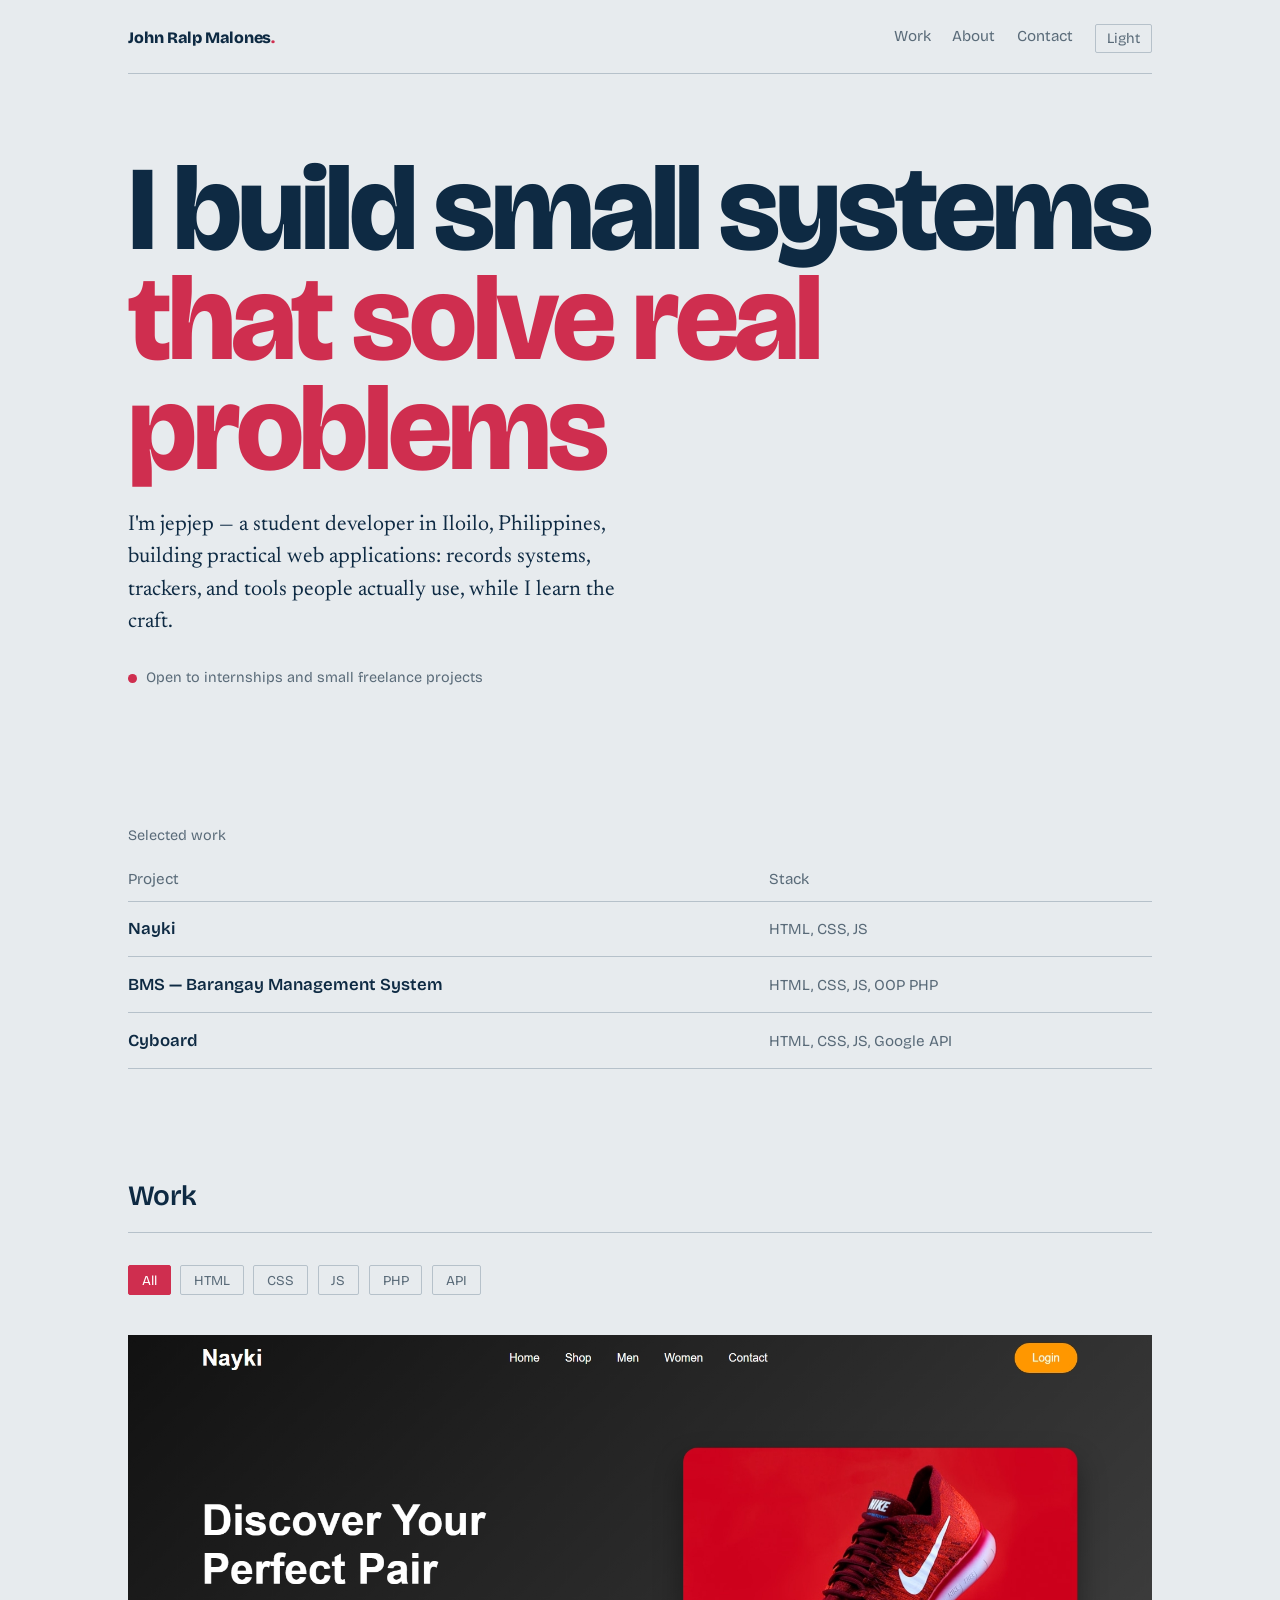
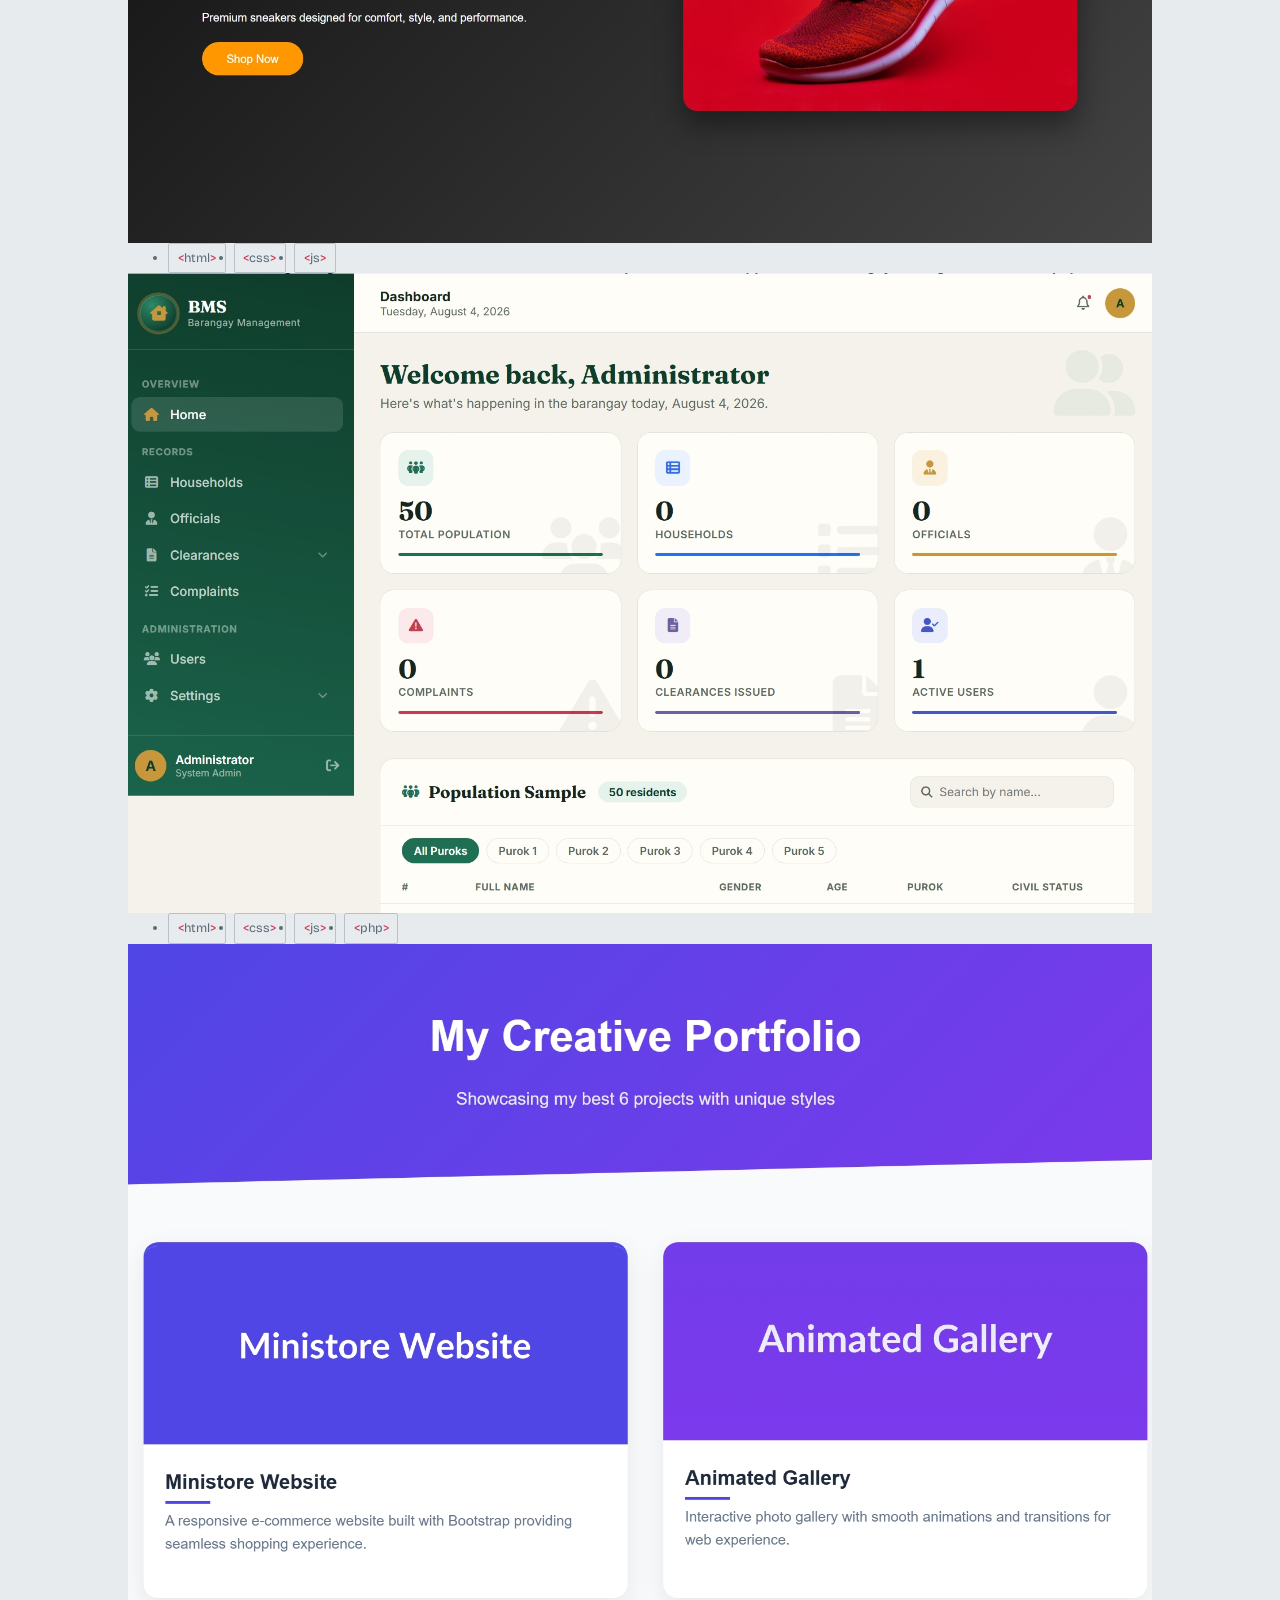
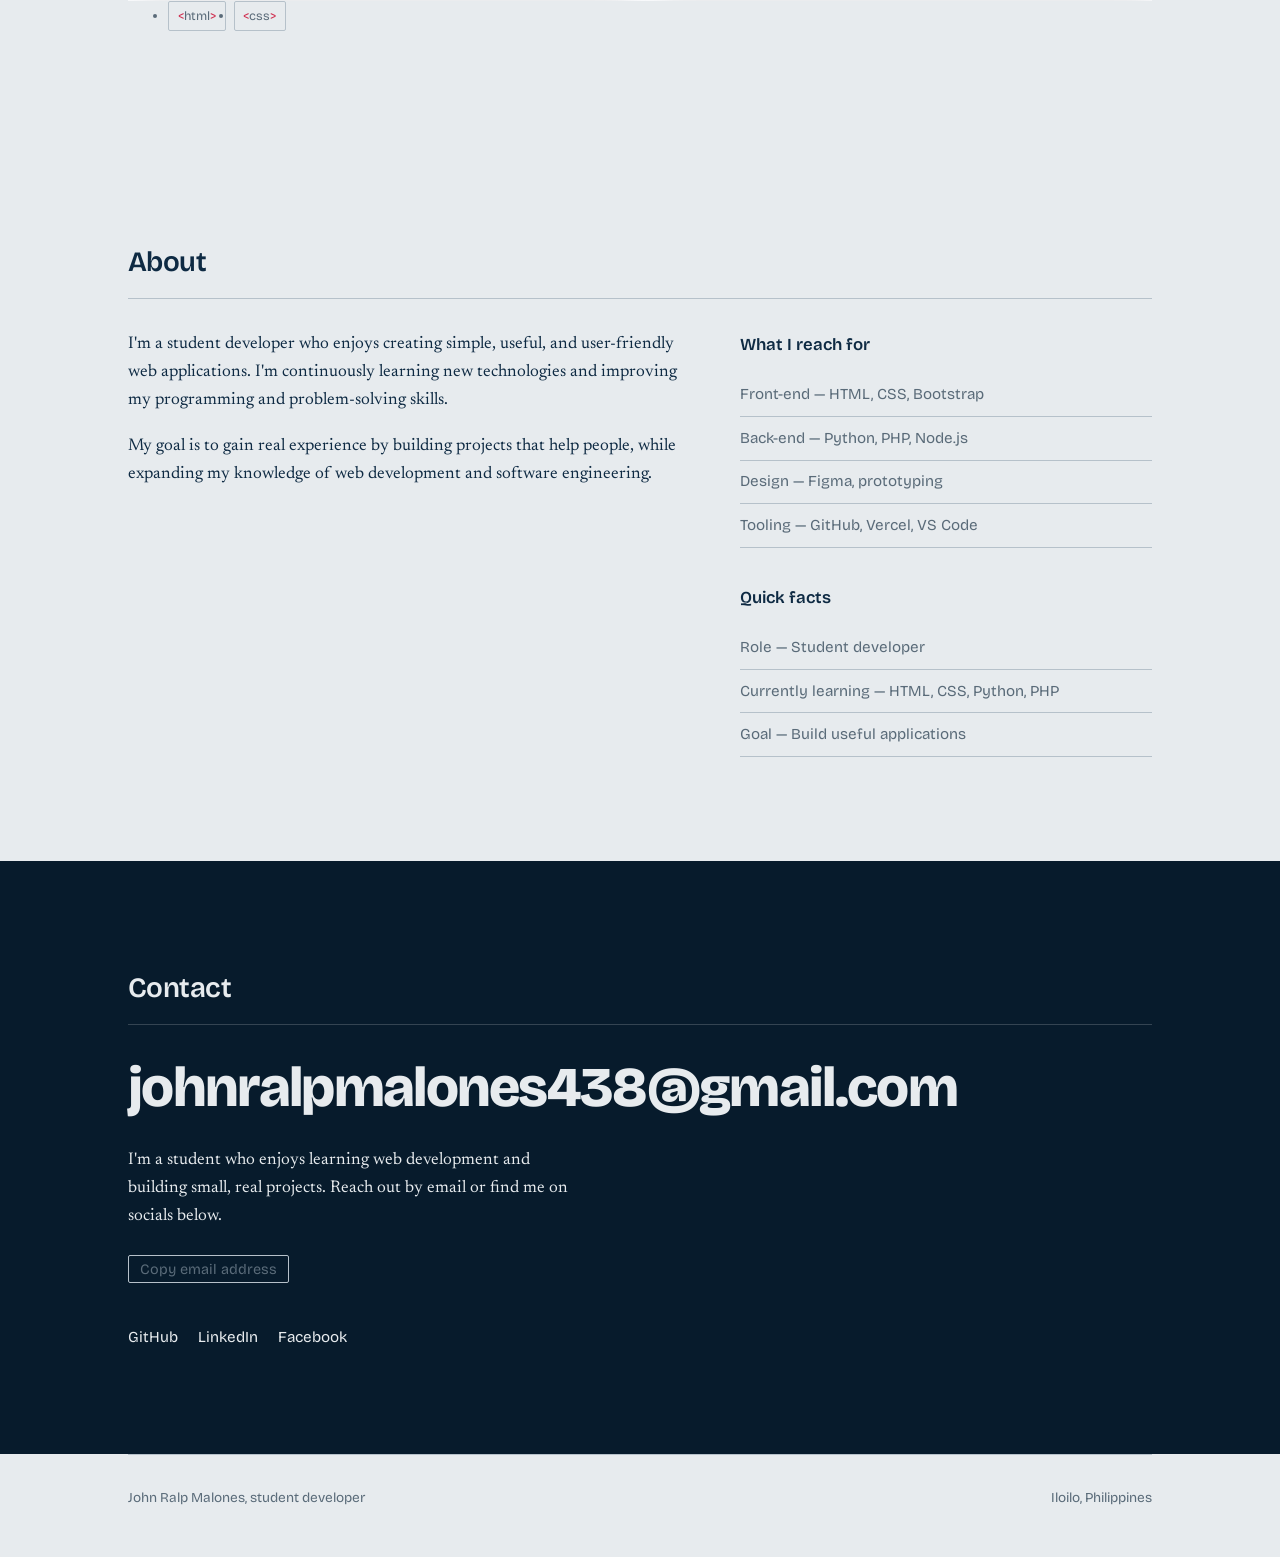
==== index.html @ 6b0e6793 "Add files via upload" ====
<!DOCTYPE html>
<html lang="en">
<head>
<meta charset="utf-8">
<meta name="viewport" content="width=device-width, initial-scale=1">
<title>John Ralp Malones — Student Developer</title>
<meta name="description" content="Portfolio of John Ralp Malones (jepjep), a student developer in Iloilo, Philippines building small, useful web systems.">
<link rel="preconnect" href="https://fonts.googleapis.com">
<link rel="preconnect" href="https://fonts.gstatic.com" crossorigin>
<link href="https://fonts.googleapis.com/css2?family=Bricolage+Grotesque:opsz,wght@12..96,400;12..96,600;12..96,800&family=Newsreader:ital,opsz,wght@0,6..72,300;0,6..72,400;1,6..72,400&display=swap" rel="stylesheet">
<link rel="stylesheet" href="style.css">
</head>
<body>

<div class="progress-bar" id="progressBar" aria-hidden="true"></div>
<a class="skip" href="#work">Skip to work</a>

<div class="wrap">
  <header class="masthead">
    <a class="mark" href="#top">John Ralp Malones<span>.</span></a>

    <button class="menu-btn" id="navToggle" aria-expanded="false" aria-controls="navLinks">Menu</button>

    <nav class="nav" id="navLinks" aria-label="Sections">
      <a href="#work">Work</a>
      <a href="#about">About</a>
      <a href="#contact">Contact</a>
      <button class="theme-btn" id="themeToggle" aria-pressed="false">Dark</button>
    </nav>
  </header>

  <div class="hero" id="top">
    <h1 class="reveal">I build small systems<em>that solve real problems</em></h1>
    <p class="standfirst reveal">I'm jepjep — a student developer in Iloilo, Philippines, building practical web applications: records systems, trackers, and tools people actually use, while I learn the craft.</p>
    <p class="avail reveal"><span class="dot" aria-hidden="true"></span>Open to internships and small freelance projects</p>
  </div>

  <div class="index reveal">
    <div class="index-scroll">
      <table>
        <caption>Selected work</caption>
        <thead>
          <tr><th scope="col">Project</th><th scope="col">Stack</th></tr>
        </thead>
        <tbody>
          <tr><td><a href="#plate-nayki">Nayki</a></td><td class="col-t">HTML, CSS, JS</td></tr>
          <tr><td><a href="#plate-bms">BMS — Barangay Management System</a></td><td class="col-t">HTML, CSS, JS, OOP PHP</td></tr>
          <tr><td><a href="#plate-cyboard">Cyboard</a></td><td class="col-t">HTML, CSS, JS, Google API</td></tr>
        </tbody>
      </table>
    </div>
  </div>
</div>

<div class="wrap">
  <section id="work">
    <h2 class="sec-head">Work</h2>

    <div class="filter-row reveal" id="projectFilter" role="group" aria-label="Filter projects by stack">
      <button type="button" class="filter-btn is-active" data-filter="all">All</button>
      <button type="button" class="filter-btn" data-filter="html">HTML</button>
      <button type="button" class="filter-btn" data-filter="css">CSS</button>
      <button type="button" class="filter-btn" data-filter="js">JS</button>
      <button type="button" class="filter-btn" data-filter="php">PHP</button>
      <button type="button" class="filter-btn" data-filter="api">API</button>
    </div>

    <div class="project-list" id="projectList">
      <a class="project reveal" id="plate-nayki" href="nayki/index.html" data-tags="html css js">
        <div class="project-visual" style="--tint:#e3a13c;">
          <img src="img/firstproject.jpeg" alt="Nayki athletic gear website screenshot" loading="lazy">
        </div>
        <div class="project-info">
          <ul class="tag-list"><li>html</li><li>css</li><li>js</li></ul>
        </div>
      </a>

      <a class="project reveal" id="plate-bms" href="brgy/admin/login.php" data-tags="html css js php">
        <div class="project-visual" style="--tint:#e3a13c;">
          <img src="img/bms.jpeg" alt="BMS barangay management system screenshot" loading="lazy">
        </div>
        <div class="project-info">
          <ul class="tag-list"><li>html</li><li>css</li><li>js</li><li>php</li></ul>
        </div>
      </a>

      <a class="project reveal" id="plate-cyboard" href="sampleportfolio/index.html" data-tags="html css js api">
        <div class="project-visual" style="--tint:#e3a13c;">
          <img src="img/port.jpeg" alt="Cyboard project screenshot" loading="lazy">
        </div>
        <div class="project-info">
          <ul class="tag-list"><li>html</li><li>css</li></ul>
        </div>
      </a>

      <p class="project-empty" id="projectEmpty" hidden>Nothing tagged that way yet — try another filter.</p>
    </div>
  </section>
</div>

<div class="wrap">
  <section id="about">
    <h2 class="sec-head">About</h2>
    <div class="about">
      <div>
        <p>I'm a student developer who enjoys creating simple, useful, and user-friendly web applications. I'm continuously learning new technologies and improving my programming and problem-solving skills.</p>
        <p>My goal is to gain real experience by building projects that help people, while expanding my knowledge of web development and software engineering.</p>
      </div>
      <div>
        <div class="stack">
          <h3>What I reach for</h3>
          <ul>
            <li>Front-end — HTML, CSS, Bootstrap</li>
            <li>Back-end — Python, PHP, Node.js</li>
            <li>Design — Figma, prototyping</li>
            <li>Tooling — GitHub, Vercel, VS Code</li>
          </ul>
        </div>
        <div class="stack">
          <h3>Quick facts</h3>
          <ul>
            <li>Role — Student developer</li>
            <li>Currently learning — HTML, CSS, Python, PHP</li>
            <li>Goal — Build useful applications</li>
          </ul>
        </div>
      </div>
    </div>
  </section>
</div>

<div class="contact-band">
  <div class="wrap">
    <section id="contact">
      <h2 class="sec-head">Contact</h2>
      <div class="mail-row">
        <a class="mailto" id="contactEmail" href="mailto:johnralpmalones438@gmail.com">johnralpmalones438@gmail.com</a>
      </div>
      <p class="contact-note">I'm a student who enjoys learning web development and building small, real projects. Reach out by email or find me on socials below.</p>
      <p><button class="copy-btn" id="copyEmailBtn">Copy email address</button></p>
      <div class="elsewhere">
        <a href="#">GitHub</a>
        <a href="#">LinkedIn</a>
        <a href="#">Facebook</a>
      </div>
    </section>
  </div>
</div>

<div class="wrap">
  <footer>
    <span>John Ralp Malones, student developer</span>
    <span>Iloilo, Philippines</span>
  </footer>
</div>

<script src="script.js"></script>
</body>
</html>
---- style.css ----
:root{
  --sheet:#E7EBEE;
  --sheet-2:#DBE1E6;
  --ink:#0E2A43;
  --ink-deep:#071B2C;
  --graphite:#5A6B79;
  --accent:#CF2E4F;
  --rule:#B6C1CA;

  --bg:var(--sheet);
  --fg:var(--ink);
  --muted:var(--graphite);
  --panel:#FFFFFF;
  --band:var(--ink-deep);
  --band-fg:var(--sheet);

  --display:"Bricolage Grotesque","Helvetica Neue",Arial,sans-serif;
  --body:"Newsreader",Georgia,"Times New Roman",serif;
}

@media (prefers-color-scheme: dark){
  :root:not([data-theme="light"]){
    --bg:#071B2C;
    --fg:#DEE5EA;
    --muted:#8C9DAB;
    --rule:#26445E;
    --panel:#0C2539;
    --band:#040F1A;
    --band-fg:#DEE5EA;
    --accent:#FF5A78;
    --ink:#DEE5EA;
  }
}
:root[data-theme="dark"]{
  --bg:#071B2C;
  --fg:#DEE5EA;
  --muted:#8C9DAB;
  --rule:#26445E;
  --panel:#0C2539;
  --band:#040F1A;
  --band-fg:#DEE5EA;
  --accent:#FF5A78;
  --ink:#DEE5EA;
}

*{box-sizing:border-box}
html{-webkit-text-size-adjust:100%;scroll-behavior:smooth}
@media (prefers-reduced-motion: reduce){html{scroll-behavior:auto}}

body{
  margin:0;
  background:var(--bg);
  color:var(--fg);
  font-family:var(--body);
  font-size:1.0625rem;
  line-height:1.65;
}
img,svg{max-width:100%;height:auto;display:block}
a{color:inherit;text-decoration:none}
a:focus-visible,button:focus-visible{outline:2px solid var(--accent);outline-offset:3px}

.wrap{width:100%;max-width:1120px;margin:0 auto;padding:0 clamp(1.25rem,5vw,3rem)}

.skip{position:absolute;left:-9999px}
.skip:focus{left:1rem;top:1rem;background:var(--panel);color:var(--fg);padding:.6rem 1rem;z-index:10}

/* ---------- scroll progress bar ---------- */
.progress-bar{
  position:fixed;top:0;left:0;height:2px;width:0%;
  background:linear-gradient(90deg,var(--accent),var(--ink));
  z-index:100;transition:width .1s linear;
}

/* ---------- masthead ---------- */
.masthead{
  display:flex;align-items:center;justify-content:space-between;
  gap:1.5rem;padding:1.5rem 0 1.25rem;flex-wrap:wrap;
}
.mark{font-family:var(--display);font-weight:800;font-size:1rem;letter-spacing:-.01em;text-decoration:none}
.mark span{color:var(--accent)}

.nav{display:flex;align-items:center;gap:1.35rem;font-family:var(--display);font-size:.95rem}
.nav a{text-decoration:none;color:var(--muted);padding-bottom:2px;border-bottom:1px solid transparent}
.nav a:hover,.nav a.current{color:var(--fg);border-bottom-color:var(--accent)}

.theme-btn,.copy-btn,.menu-btn{
  font-family:var(--display);font-size:.9rem;
  background:transparent;color:var(--muted);
  border:1px solid var(--rule);border-radius:2px;
  padding:.3rem .7rem;cursor:pointer;
}
.theme-btn:hover,.copy-btn:hover,.menu-btn:hover{color:var(--fg);border-color:var(--accent)}

.menu-btn{display:none}
@media (max-width:40rem){
  .menu-btn{display:inline-block}
  .nav{
    display:none;width:100%;flex-direction:column;align-items:flex-start;
    gap:.9rem;padding:1rem 0 .25rem;border-top:1px solid var(--rule);
  }
  .nav.open{display:flex}
}

/* ---------- hero ---------- */
.hero{border-top:1px solid var(--rule);padding:clamp(2.5rem,7vw,5rem) 0 clamp(2rem,5vw,3.5rem)}
.hero h1{
  font-family:var(--display);font-weight:800;
  font-size:clamp(2.85rem,11.5vw,7.5rem);
  line-height:.92;letter-spacing:-.035em;
  margin:0 0 1.5rem;max-width:16ch;
}
.hero h1 em{font-style:normal;display:block;color:var(--accent)}
.standfirst{font-size:clamp(1.1rem,2.2vw,1.35rem);line-height:1.5;max-width:44ch;margin:0}
.avail{margin-top:1.75rem;font-family:var(--display);font-size:.9rem;color:var(--muted);display:flex;align-items:center;gap:.6rem}
.dot{width:.55rem;height:.55rem;border-radius:50%;background:var(--accent);flex:none}

/* ---------- index table ---------- */
.index{margin-top:clamp(2.5rem,6vw,4rem)}
.index-scroll{overflow-x:auto}
table{width:100%;border-collapse:collapse;font-family:var(--display);font-size:.95rem;min-width:26rem}
caption{text-align:left;font-family:var(--display);font-size:.9rem;color:var(--muted);padding-bottom:.7rem}
th{text-align:left;font-weight:400;color:var(--muted);border-bottom:1px solid var(--rule);padding:.5rem .75rem .5rem 0;white-space:nowrap}
td{border-bottom:1px solid var(--rule);padding:.85rem .75rem .85rem 0;vertical-align:baseline}
td a{text-decoration:none;font-weight:600;font-size:1.05rem}
td a:hover{color:var(--accent)}
.col-t{color:var(--muted)}

/* ---------- sections ---------- */
section{padding:clamp(3.5rem,9vw,6.5rem) 0}
.sec-head{
  font-family:var(--display);font-weight:600;
  font-size:clamp(1.35rem,3vw,1.75rem);letter-spacing:-.02em;
  margin:0 0 2rem;padding-bottom:.8rem;border-bottom:1px solid var(--rule);
}

/* ---------- project filter ---------- */
.filter-row{display:flex;flex-wrap:wrap;gap:.6rem;margin-bottom:2.5rem}
.filter-btn{
  font-family:var(--display);font-size:.85rem;color:var(--muted);
  background:transparent;border:1px solid var(--rule);border-radius:2px;
  padding:.35rem .8rem;cursor:pointer;
}
.filter-btn:hover{color:var(--fg);border-color:var(--accent)}
.filter-btn.is-active{background:var(--accent);border-color:var(--accent);color:#fff}

/* ---------- project plates ---------- */
.plate{padding-top:clamp(2rem,5vw,3.25rem);margin-top:clamp(2rem,5vw,3.25rem);border-top:1px solid var(--rule)}
.plate:first-of-type{border-top:0;margin-top:0;padding-top:0}
.plate.is-hidden{display:none}
.art{background:var(--panel);border:1px solid var(--rule);margin-bottom:1.5rem;overflow:hidden}
.art img{width:100%;height:auto;object-fit:cover}
.plate-body{display:grid;grid-template-columns:minmax(0,1fr);gap:.75rem 3rem}
@media (min-width:52rem){
  .plate-body{grid-template-columns:minmax(0,1.15fr) minmax(0,1fr);align-items:start}
}
.plate h3{
  font-family:var(--display);font-weight:600;
  font-size:clamp(1.5rem,3.4vw,2.15rem);
  letter-spacing:-.025em;line-height:1.1;margin:0;
}
.plate-meta{font-family:var(--display);font-size:.9rem;color:var(--muted);margin:.6rem 0 1rem}
.plate .desc{margin:0;max-width:60ch}

.tag-list{display:flex;gap:.5rem;flex-wrap:wrap;font-family:var(--display);font-size:.78rem;margin:0}
.tag-list li{padding:.25rem .55rem;border:1px solid var(--rule);border-radius:2px;color:var(--muted)}
.tag-list li::before{content:"<";color:var(--accent)}
.tag-list li::after{content:">";color:var(--accent)}

.project-empty{padding:2rem 0;color:var(--muted);font-family:var(--display);font-size:.95rem}

/* ---------- about ---------- */
.about{display:grid;grid-template-columns:minmax(0,1fr);gap:2.5rem 3.5rem}
@media (min-width:52rem){.about{grid-template-columns:minmax(0,1.35fr) minmax(0,1fr)}}
.about p{max-width:66ch;margin:0 0 1.1rem}
.about p:last-child{margin-bottom:0}
.about h3{font-family:var(--display);font-weight:600;font-size:1.05rem;margin:0 0 .9rem}
.stack + .stack{margin-top:2.25rem}
.stack ul{list-style:none;margin:0;padding:0;font-family:var(--display);font-size:.95rem}
.stack li{padding:.55rem 0;border-bottom:1px solid var(--rule);color:var(--muted)}

/* ---------- contact ---------- */
.contact-band{background:var(--band);color:var(--band-fg)}
.contact-band .sec-head{border-bottom-color:rgba(255,255,255,.18)}
.contact-band a{color:var(--band-fg)}
.mail-row{margin-bottom:.5rem}
.mailto{
  font-family:var(--display);font-weight:800;
  font-size:clamp(1.5rem,6vw,3.5rem);
  letter-spacing:-.03em;line-height:1.1;
  text-decoration:none;display:inline-block;
  word-break:break-word;
}
.mailto:hover{color:var(--accent)}
.contact-note{max-width:46ch;margin:1.75rem 0 1.5rem}
.elsewhere{margin-top:2.5rem;display:flex;flex-wrap:wrap;gap:1.25rem;font-family:var(--display);font-size:.95rem}
.elsewhere a{text-decoration:none}
.elsewhere a:hover{color:var(--accent)}

footer{
  padding:2rem 0 3rem;font-family:var(--display);font-size:.85rem;color:var(--muted);
  display:flex;justify-content:space-between;gap:1rem;flex-wrap:wrap;
  border-top:1px solid var(--rule);
}

/* ---------- one orchestrated entrance ---------- */
@media (prefers-reduced-motion: no-preference){
  .reveal{opacity:0;transform:translateY(14px);animation:rise .7s cubic-bezier(.22,.7,.3,1) forwards}
  .reveal:nth-child(1){animation-delay:.05s}
  .reveal:nth-child(2){animation-delay:.18s}
  .reveal:nth-child(3){animation-delay:.31s}
  .index.reveal{animation-delay:.44s}
  @keyframes rise{to{opacity:1;transform:none}}
}
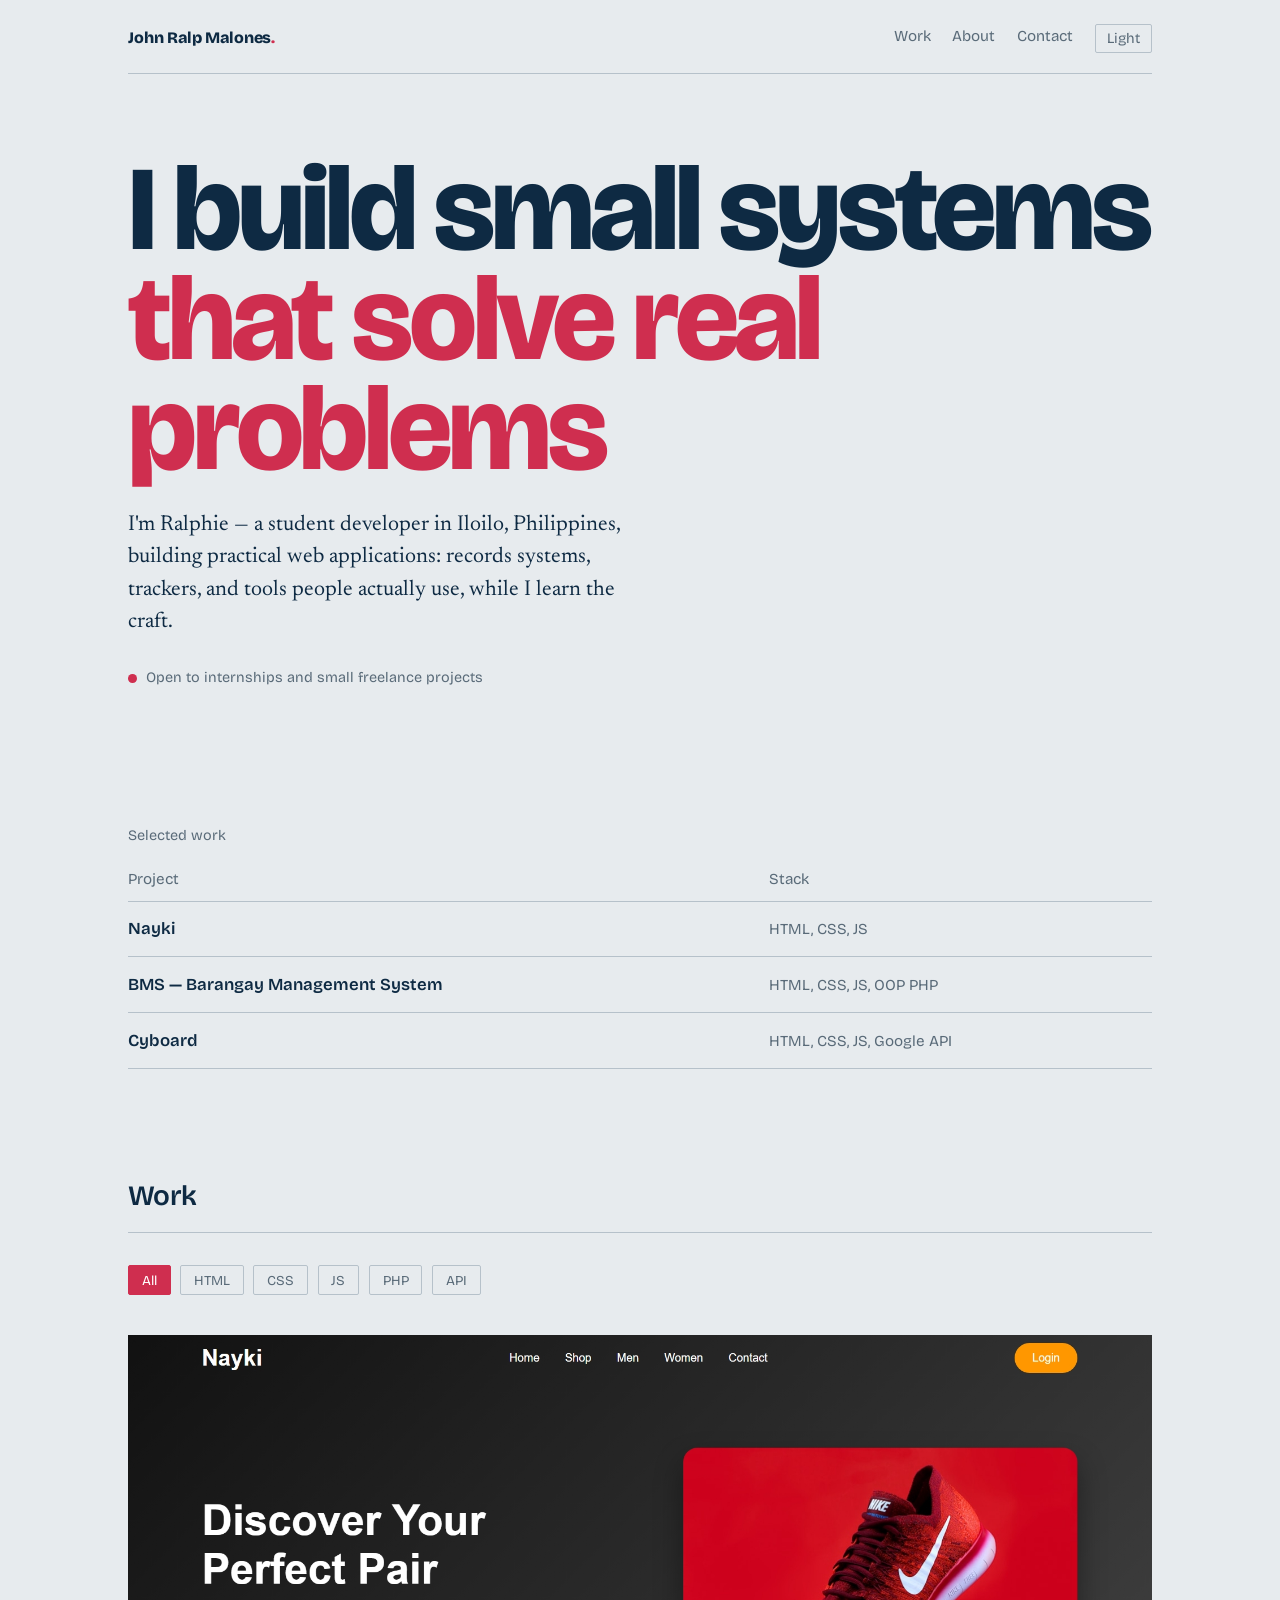
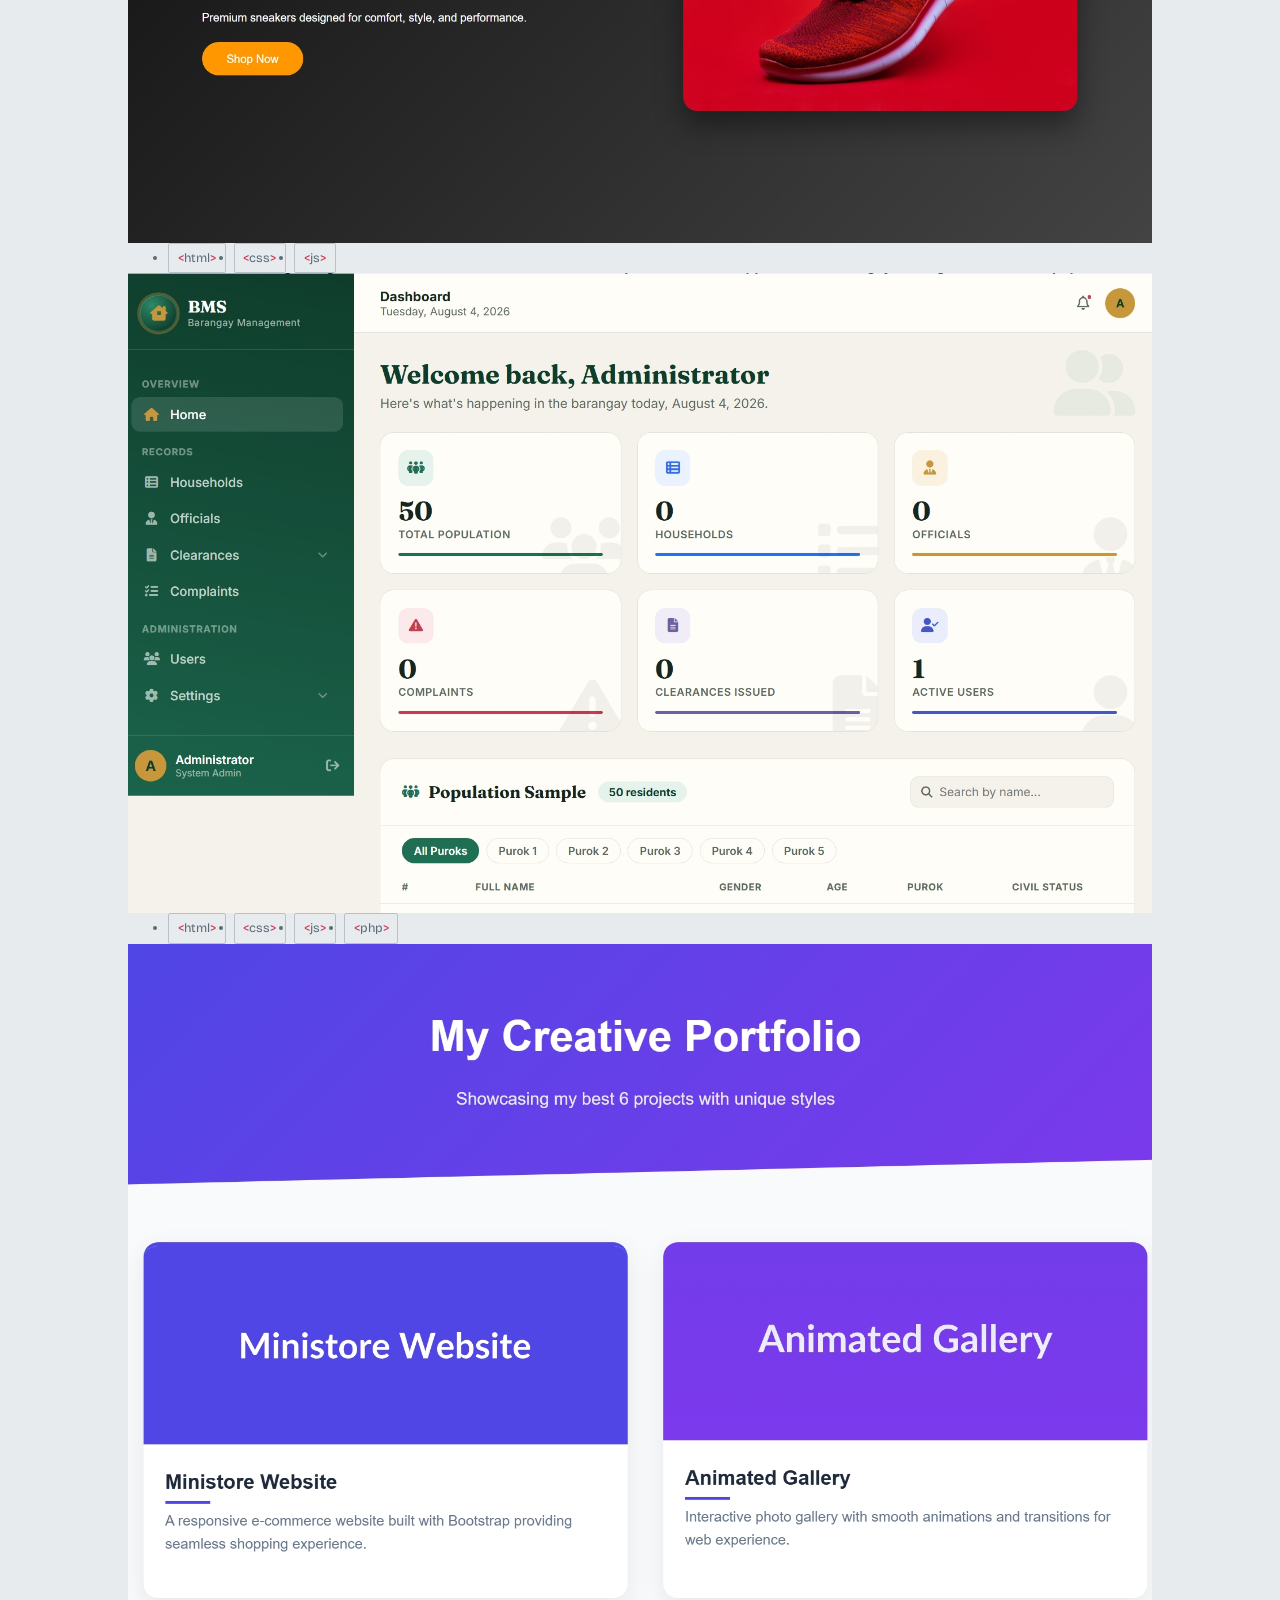
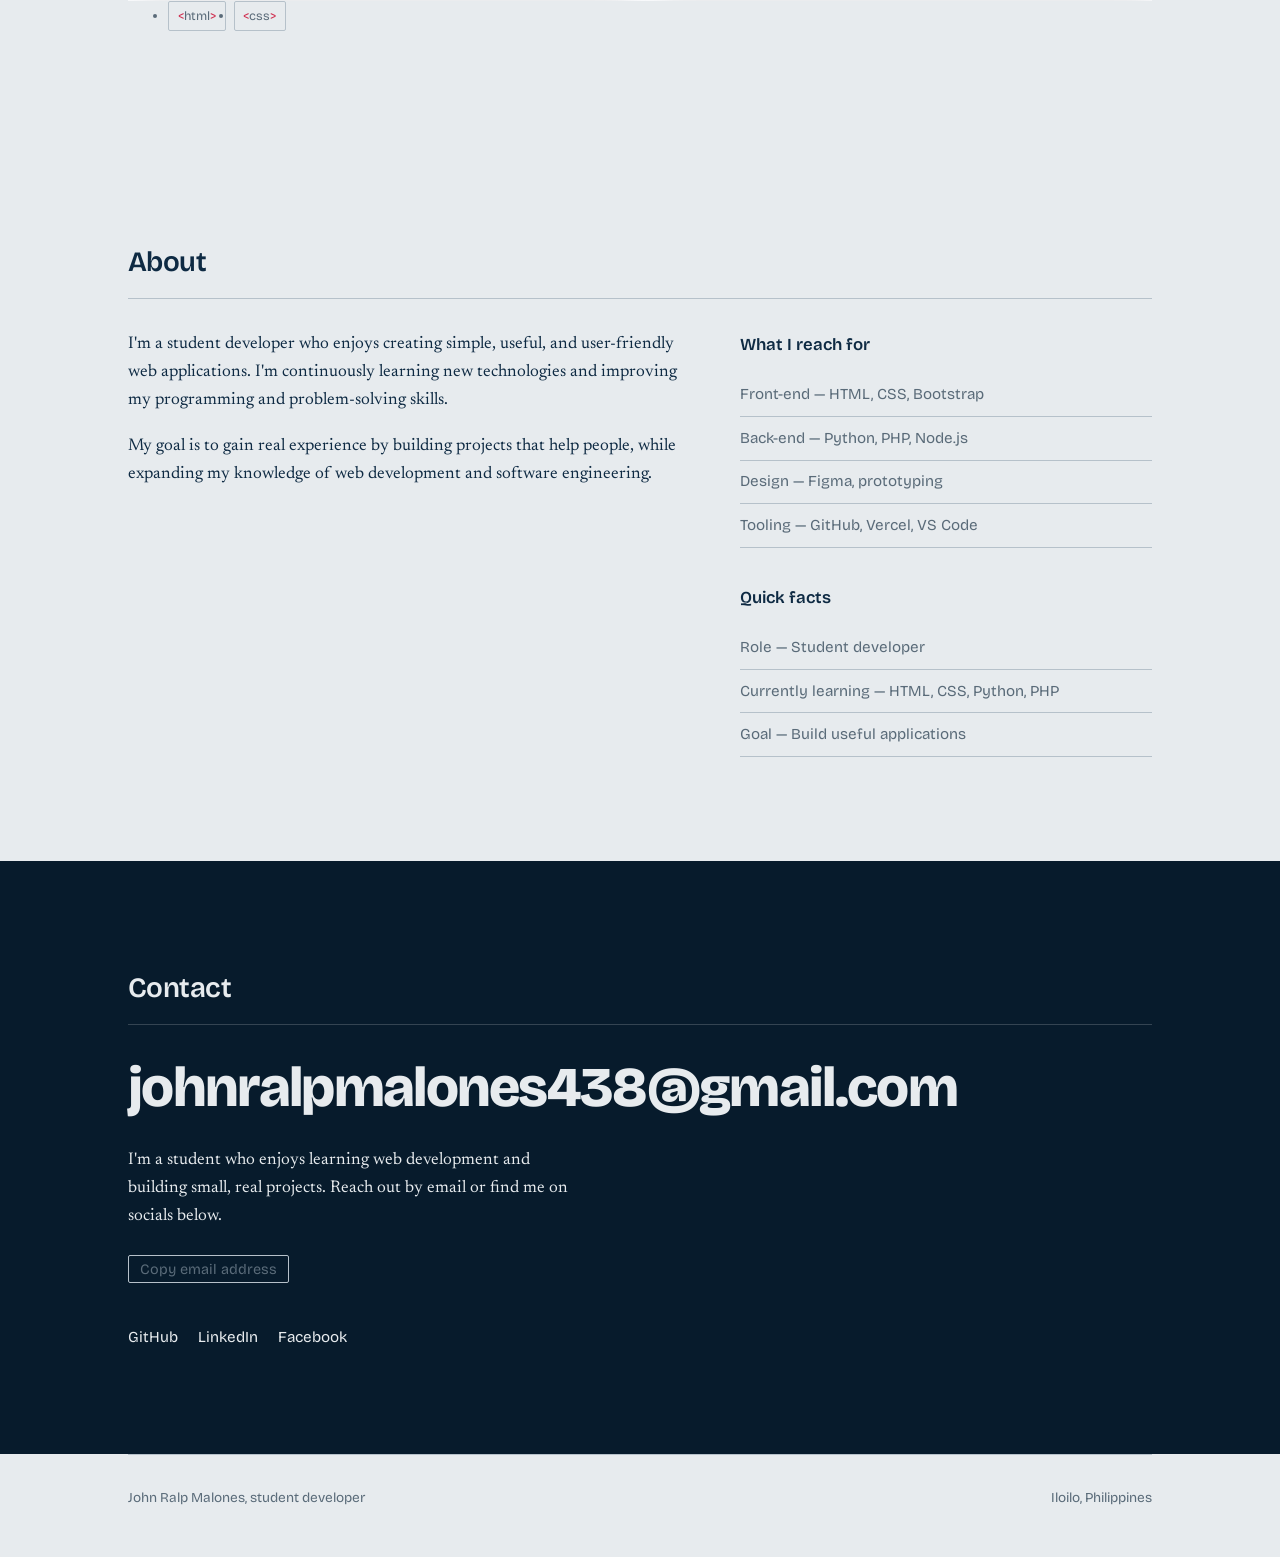
==== commit 22acb1f9: "Update index.html" ====
--- a/index.html
+++ b/index.html
@@ -31,7 +31,7 @@
 
   <div class="hero" id="top">
     <h1 class="reveal">I build small systems<em>that solve real problems</em></h1>
-    <p class="standfirst reveal">I'm jepjep — a student developer in Iloilo, Philippines, building practical web applications: records systems, trackers, and tools people actually use, while I learn the craft.</p>
+    <p class="standfirst reveal">I'm Ralphie — a student developer in Iloilo, Philippines, building practical web applications: records systems, trackers, and tools people actually use, while I learn the craft.</p>
     <p class="avail reveal"><span class="dot" aria-hidden="true"></span>Open to internships and small freelance projects</p>
   </div>
 
@@ -156,4 +156,4 @@
 
 <script src="script.js"></script>
 </body>
-</html>+</html>
